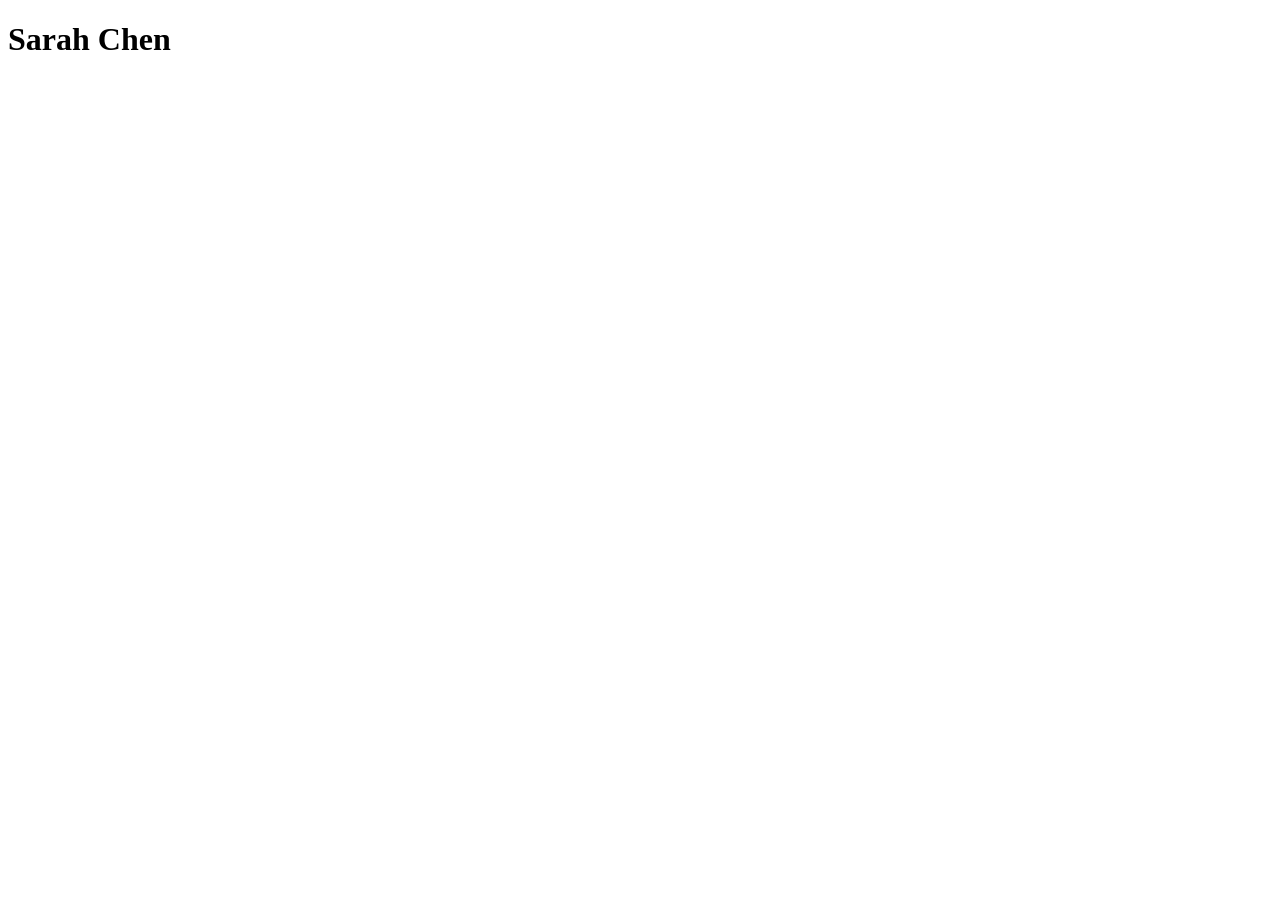
==== index.html @ 5de73322 "confirmar index" ====
<!DOCTYPE html>
<html lang="en">
<head>
    <meta charset="UTF-8">
    <meta name="viewport" content="width=device-width, initial-scale=1.0">
    <title>Document</title>
</head>
<body>

</body>
</html>
  <header>

        <!-- Título principal de la página -->
        <h1>Sarah Chen</h1>
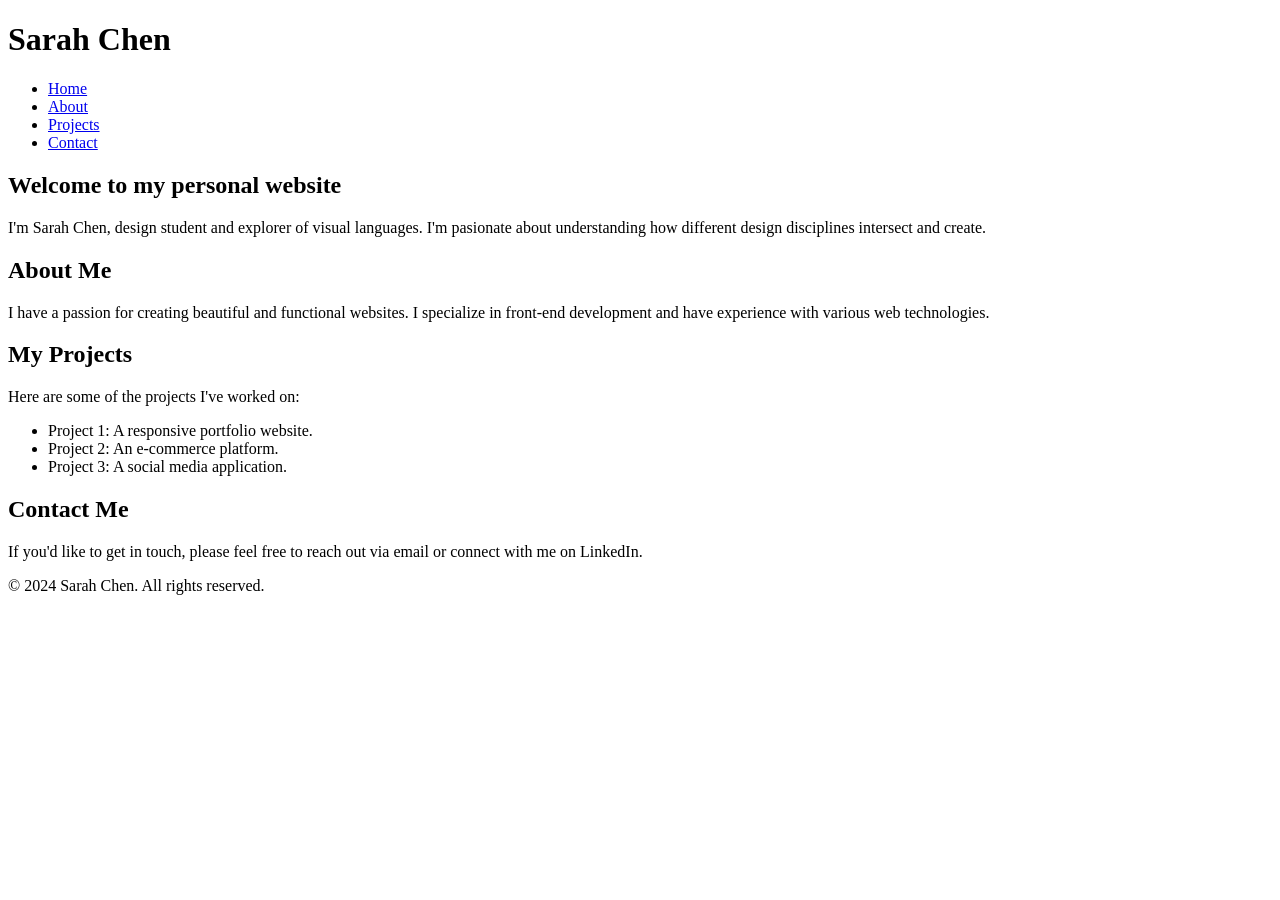
==== commit f5336a44: "guardar proyecto" ====
--- a/index.html
+++ b/index.html
@@ -1,8 +1,6 @@
 <!DOCTYPE html>
 <html lang="en">
 <head>
-    <meta charset="UTF-8">
-    <meta name="viewport" content="width=device-width, initial-scale=1.0">
     <title>Document</title>
 </head>
 <body>
@@ -13,3 +11,46 @@
 
         <!-- Título principal de la página -->
         <h1>Sarah Chen</h1>
+<nav>
+            <ul>
+                <li><a href="index.html">Home</a></li>
+                <li><a href="about.html">About</a></li>
+                <li><a href="projects.html">Projects</a></li>
+                <li><a href="contact.html">Contact</a></li>
+            </ul>
+        </nav>
+    </header>
+
+    <main>
+        <!-- Contenido principal de la página -->
+        <section id="home">
+            <h2>Welcome to my personal website </h2>
+            <p>I'm Sarah Chen, design student and explorer of visual languages. I'm pasionate about understanding how different design
+                disciplines intersect and create.</p>
+        </section>
+
+        <section id="about">
+            <h2>About Me</h2>
+            <p>I have a passion for creating beautiful and functional websites. I specialize in front-end development and have experience with various web technologies.</p>
+        </section>
+
+        <section id="projects">
+            <h2>My Projects</h2>
+            <p>Here are some of the projects I've worked on:</p>
+            <ul>
+                <li>Project 1: A responsive portfolio website.</li>
+                <li>Project 2: An e-commerce platform.</li>
+                <li>Project 3: A social media application.</li>
+            </ul>
+        </section>
+
+        <section id="contact">
+            <h2>Contact Me</h2>
+            <p>If you'd like to get in touch, please feel free to reach out via email or connect with me on LinkedIn.</p>
+        </section>
+    </main>
+
+    <footer>
+        <!-- Pie de página -->
+        <p>&copy; 2024 Sarah Chen. All rights reserved.</p>
+    </footer>
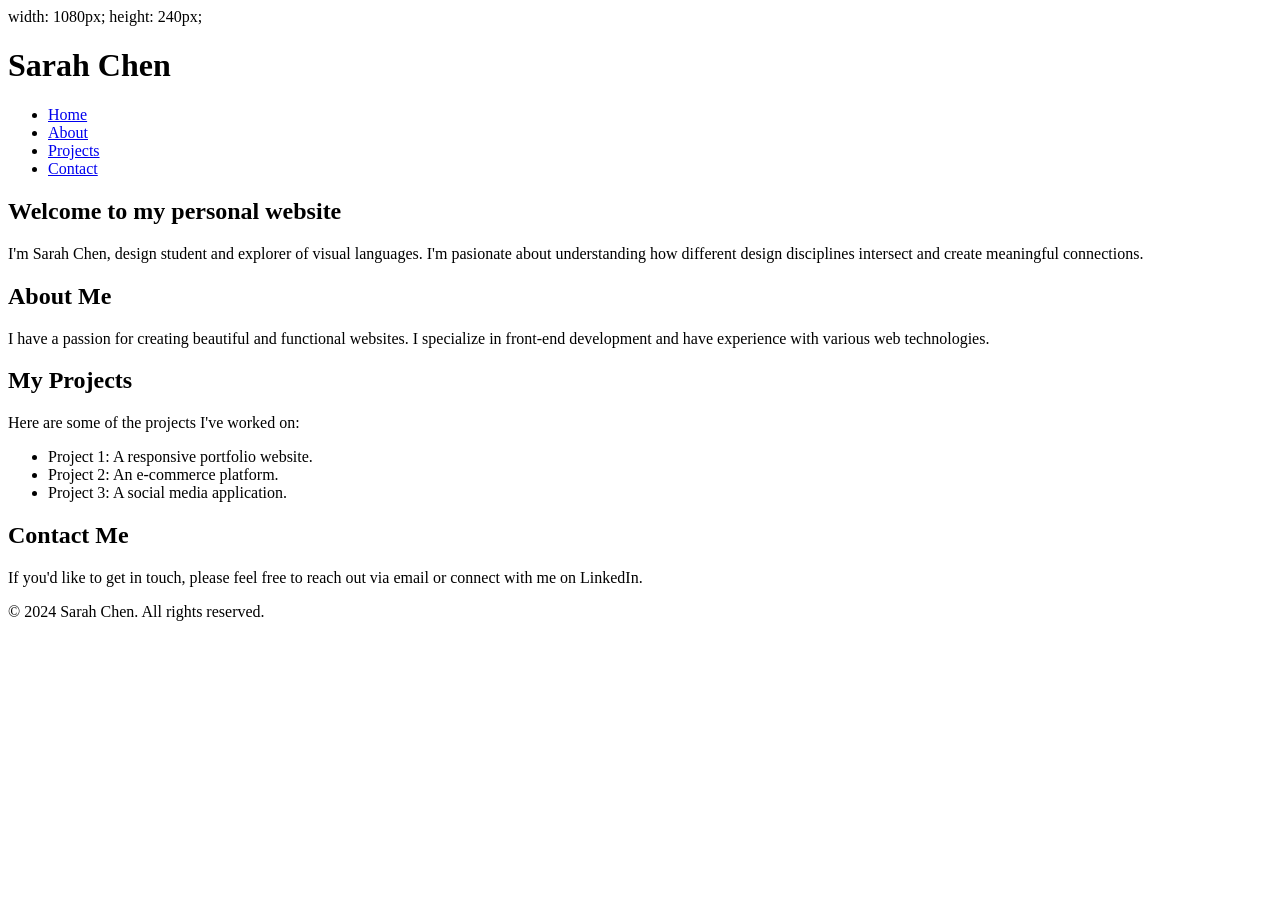
==== commit f21cf24b: "confirmar cambios assets" ====
--- a/index.html
+++ b/index.html
@@ -8,6 +8,27 @@
 </body>
 </html>
   <header>
+    <style>
+    
+    img{
+flex-direction: row;
+justify-content: space-between;
+align-items: center;
+padding: 30px 50px 100px;
+gap: 462px;
+
+position: absolute;
+height: 179.79px;
+left: 0px;
+right: 0px;
+top: 0px;
+    }
+ ;
+
+
+
+</style> width: 1080px;
+height: 240px;
 
         <!-- Título principal de la página -->
         <h1>Sarah Chen</h1>
@@ -20,13 +41,16 @@
             </ul>
         </nav>
     </header>
+    
+
 
     <main>
+        
         <!-- Contenido principal de la página -->
         <section id="home">
             <h2>Welcome to my personal website </h2>
             <p>I'm Sarah Chen, design student and explorer of visual languages. I'm pasionate about understanding how different design
-                disciplines intersect and create.</p>
+                disciplines intersect and create meaningful connections.</p>
         </section>
 
         <section id="about">
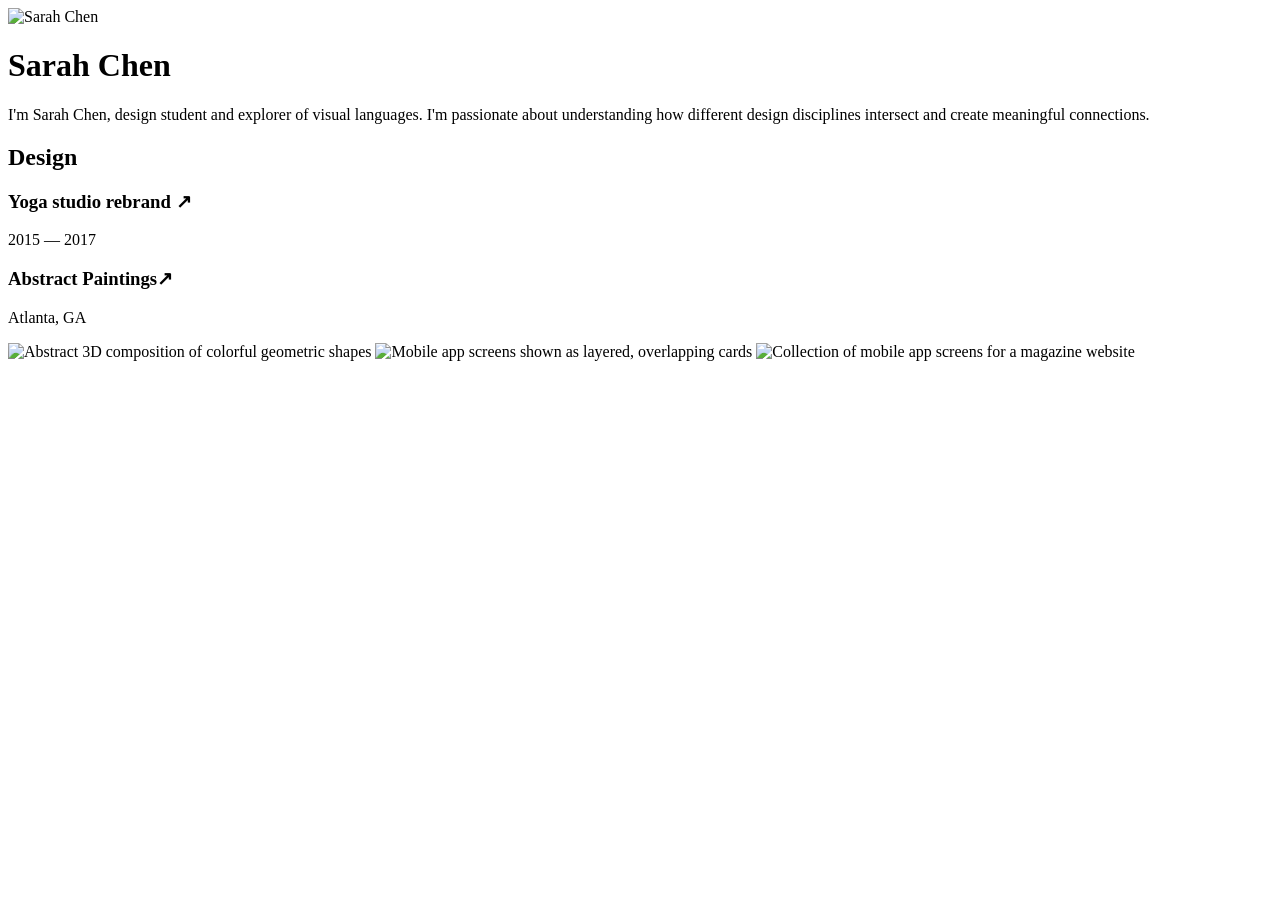
==== commit 81dbb7c3: "voy cambiando la estructura html en primer termino" ====
--- a/index.html
+++ b/index.html
@@ -1,80 +1,48 @@
 <!DOCTYPE html>
 <html lang="en">
 <head>
-    <title>Document</title>
+    <title>web minimalista</title>
 </head>
+
 <body>
+   <header
+            <div class="profile">
+                <img class="profile__image" alt="Sarah Chen" src="./assets/images/image-profile.png" width="92"
+                    height="93">
+                <div class="profile__data">
+                    <h1 class="profile__name">Sarah Chen</h1>
+                    <p class="profile__subtitle">I'm Sarah Chen, design student and explorer of visual languages.
+                    I'm passionate about understanding how different design disciplines intersect and create meaningful connections.</p>
+
+                    <main>
+                
+            </section>
+            <section class="section">
+                <h2 class="section__title">Design</h2>
+                <article class="work-experience">
+                    
+                        <h3 class="work-experience__title">Yoga studio rebrand <span
+                                aria-hidden="true">↗</span></h3>
+                    </div>
+                </article>
+                <article class="work-experience">
+                    <div class="work-experience__date"><time datetime="2015">2015</time> — <time
+                            datetime="2017">2017</time></div>
+                    <div>
+                        <h3 class="work-experience__title">Abstract Paintings<span
+                                aria-hidden="true">↗</span></h3>
+                        <p class="work-experience__location">Atlanta, GA</p>
+                        <div class="images-experience">
+                            <img src="./assets/images/design.png"
+                                alt="Abstract 3D composition of colorful geometric shapes" width="150" height="90">
+                            <img src="./assets/images/design-photo.png"
+                                alt="Mobile app screens shown as layered, overlapping cards" width="150" height="90">
+                            <img src="./assets/images/design-screen.png"
+                                alt="Collection of mobile app screens for a magazine website" width="150" height="90">
+                        </div>
+                </div>
+            </div>
+        </header> 
 
 </body>
-</html>
-  <header>
-    <style>
-    
-    img{
-flex-direction: row;
-justify-content: space-between;
-align-items: center;
-padding: 30px 50px 100px;
-gap: 462px;
-
-position: absolute;
-height: 179.79px;
-left: 0px;
-right: 0px;
-top: 0px;
-    }
- ;
-
-
-
-</style> width: 1080px;
-height: 240px;
-
-        <!-- Título principal de la página -->
-        <h1>Sarah Chen</h1>
-<nav>
-            <ul>
-                <li><a href="index.html">Home</a></li>
-                <li><a href="about.html">About</a></li>
-                <li><a href="projects.html">Projects</a></li>
-                <li><a href="contact.html">Contact</a></li>
-            </ul>
-        </nav>
-    </header>
-    
-
-
-    <main>
-        
-        <!-- Contenido principal de la página -->
-        <section id="home">
-            <h2>Welcome to my personal website </h2>
-            <p>I'm Sarah Chen, design student and explorer of visual languages. I'm pasionate about understanding how different design
-                disciplines intersect and create meaningful connections.</p>
-        </section>
-
-        <section id="about">
-            <h2>About Me</h2>
-            <p>I have a passion for creating beautiful and functional websites. I specialize in front-end development and have experience with various web technologies.</p>
-        </section>
-
-        <section id="projects">
-            <h2>My Projects</h2>
-            <p>Here are some of the projects I've worked on:</p>
-            <ul>
-                <li>Project 1: A responsive portfolio website.</li>
-                <li>Project 2: An e-commerce platform.</li>
-                <li>Project 3: A social media application.</li>
-            </ul>
-        </section>
-
-        <section id="contact">
-            <h2>Contact Me</h2>
-            <p>If you'd like to get in touch, please feel free to reach out via email or connect with me on LinkedIn.</p>
-        </section>
-    </main>
-
-    <footer>
-        <!-- Pie de página -->
-        <p>&copy; 2024 Sarah Chen. All rights reserved.</p>
-    </footer>
+</html>
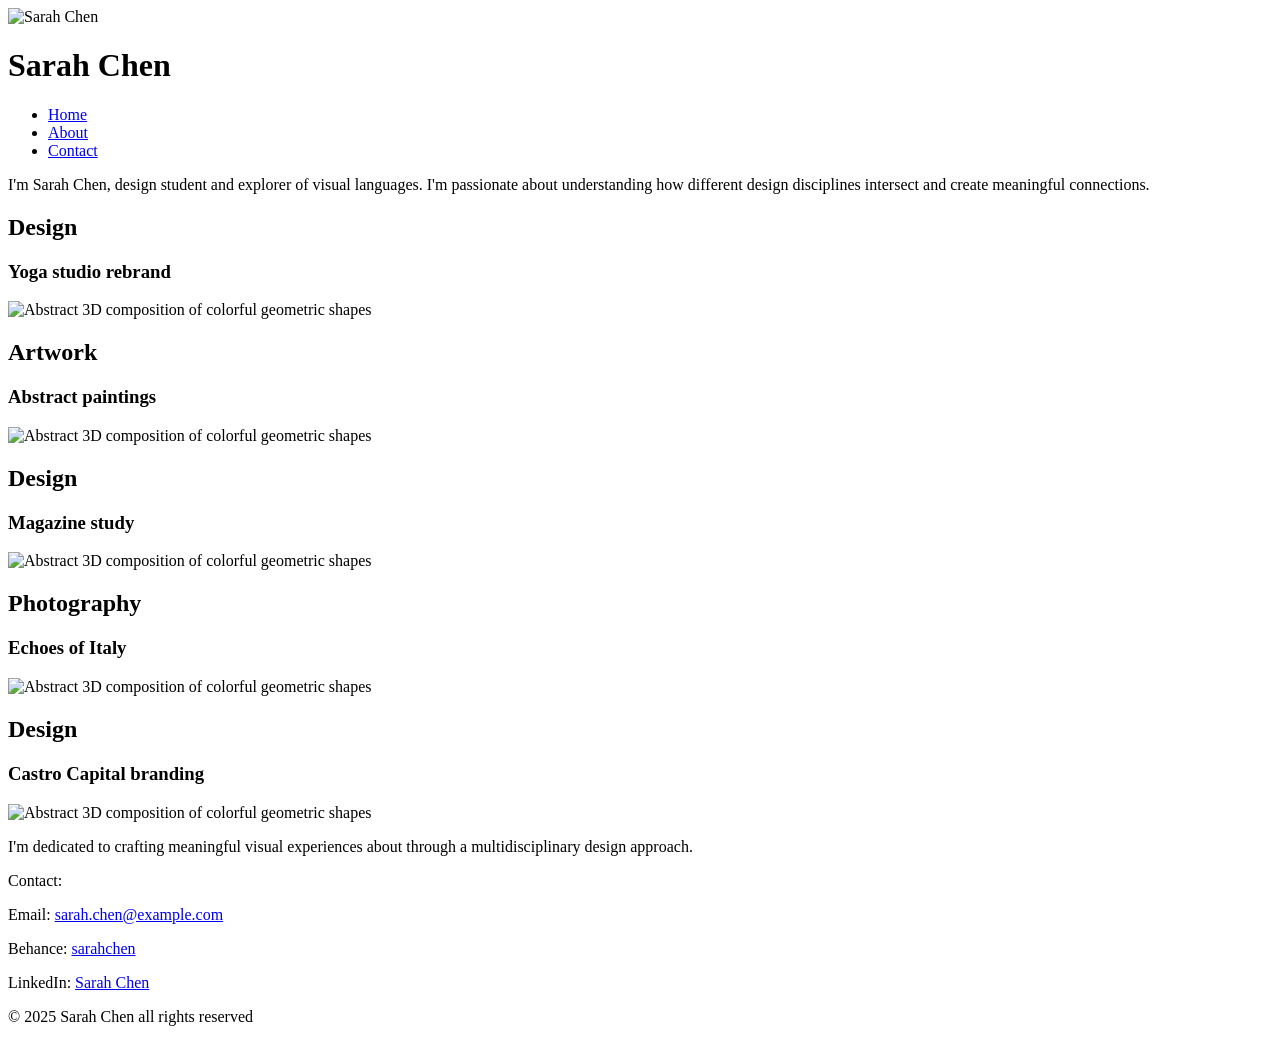
==== commit 8d39a166: "hechas todas las estructuras html" ====
--- a/index.html
+++ b/index.html
@@ -1,48 +1,98 @@
 <!DOCTYPE html>
 <html lang="en">
+
 <head>
     <title>web minimalista</title>
 </head>
 
 <body>
-   <header
-            <div class="profile">
-                <img class="profile__image" alt="Sarah Chen" src="./assets/images/image-profile.png" width="92"
-                    height="93">
-                <div class="profile__data">
-                    <h1 class="profile__name">Sarah Chen</h1>
-                    <p class="profile__subtitle">I'm Sarah Chen, design student and explorer of visual languages.
-                    I'm passionate about understanding how different design disciplines intersect and create meaningful connections.</p>
+    <header>
+        <img class="profile__image" alt="Sarah Chen" src="./assets/images/image-profile.png" width="92" height="93">
+        <h1 class="profile__name">Sarah Chen</h1>
 
-                    <main>
-                
-            </section>
-            <section class="section">
-                <h2 class="section__title">Design</h2>
-                <article class="work-experience">
-                    
-                        <h3 class="work-experience__title">Yoga studio rebrand <span
-                                aria-hidden="true">↗</span></h3>
-                    </div>
-                </article>
-                <article class="work-experience">
-                    <div class="work-experience__date"><time datetime="2015">2015</time> — <time
-                            datetime="2017">2017</time></div>
-                    <div>
-                        <h3 class="work-experience__title">Abstract Paintings<span
-                                aria-hidden="true">↗</span></h3>
-                        <p class="work-experience__location">Atlanta, GA</p>
-                        <div class="images-experience">
-                            <img src="./assets/images/design.png"
-                                alt="Abstract 3D composition of colorful geometric shapes" width="150" height="90">
-                            <img src="./assets/images/design-photo.png"
-                                alt="Mobile app screens shown as layered, overlapping cards" width="150" height="90">
-                            <img src="./assets/images/design-screen.png"
-                                alt="Collection of mobile app screens for a magazine website" width="150" height="90">
-                        </div>
-                </div>
-            </div>
-        </header> 
+        <nav>
+            <ul>
+                <li><a href="#about">Home</a></li>
+                <li><a href="#work">About</a></li>
+                <li><a href="#contact">Contact</a></li>
+            </ul>
+        </nav>
+    </header>
+
+
+    <section class="section">
+
+        <p class="profile__subtitle">I'm Sarah Chen, design student and explorer of visual languages.
+            I'm passionate about understanding how different design disciplines intersect and create meaningful
+            connections.</p>
+
+        <main>
+
+    </section>
+
+    <section class="section">
+        <h2 class="section__title">Design</h2>
+        <h3 class="work-experience__title">Yoga studio rebrand </h3>
+
+        <div class="images-experience">
+            <img src="./assets/images/design.png" alt="Abstract 3D composition of colorful geometric shapes" width="150"
+                height="90">
+        </div>
+    </section>
+
+    <section class="section">
+        <h2 class="section__title">Artwork</h2>
+        <h3 class="work-experience__title">Abstract paintings </h3>
+
+        <div class="images-experience">
+            <img src="./assets/images/design.png" alt="Abstract 3D composition of colorful geometric shapes" width="150"
+                height="90">
+        </div>
+    </section>
+    <section class="section">
+        <h2 class="section__title">Design</h2>
+        <h3 class="work-experience__title">Magazine study </h3>
+
+        <div class="images-experience">
+            <img src="./assets/images/design.png" alt="Abstract 3D composition of colorful geometric shapes" width="150"
+                height="90">
+        </div>
+    </section>
+    </section>
+    <section class="section">
+        <h2 class="section__title">Photography</h2>
+        <h3 class="work-experience__title">Echoes of Italy </h3>
+
+        <div class="images-experience">
+            <img src="./assets/images/design.png" alt="Abstract 3D composition of colorful geometric shapes" width="150"
+                height="90">
+        </div>
+    </section>
+
+    </section>
+    <section class="section">
+        <h2 class="section__title">Design</h2>
+        <h3 class="work-experience__title">Castro Capital branding </h3>
+
+        <div class="images-experience">
+            <img src="./assets/images/design.png" alt="Abstract 3D composition of colorful geometric shapes" width="150"
+                height="90">
+        </div>
+    </section>
+    <section class="section">
+
+        <p>I'm dedicated to crafting meaningful visual experiences about through a multidisciplinary design approach.</p>
+        
+<footer>
+    <p>Contact:</p>
+        <p>Email: <a href="mailto:sarah.chen@example.com">sarah.chen@example.com</a></p>
+        <p>Behance: <a href="https://www.behance.net/sarahchen" target="_blank">sarahchen</a></p>
+        
+        <p>LinkedIn: <a href="https://www.linkedin.com/in/sarahchen" target="_blank">Sarah Chen</a></p>
+        <p>© 2025 Sarah Chen all rights reserved</p>
+    </footer>
 
 </body>
-</html>+
+</html>
+
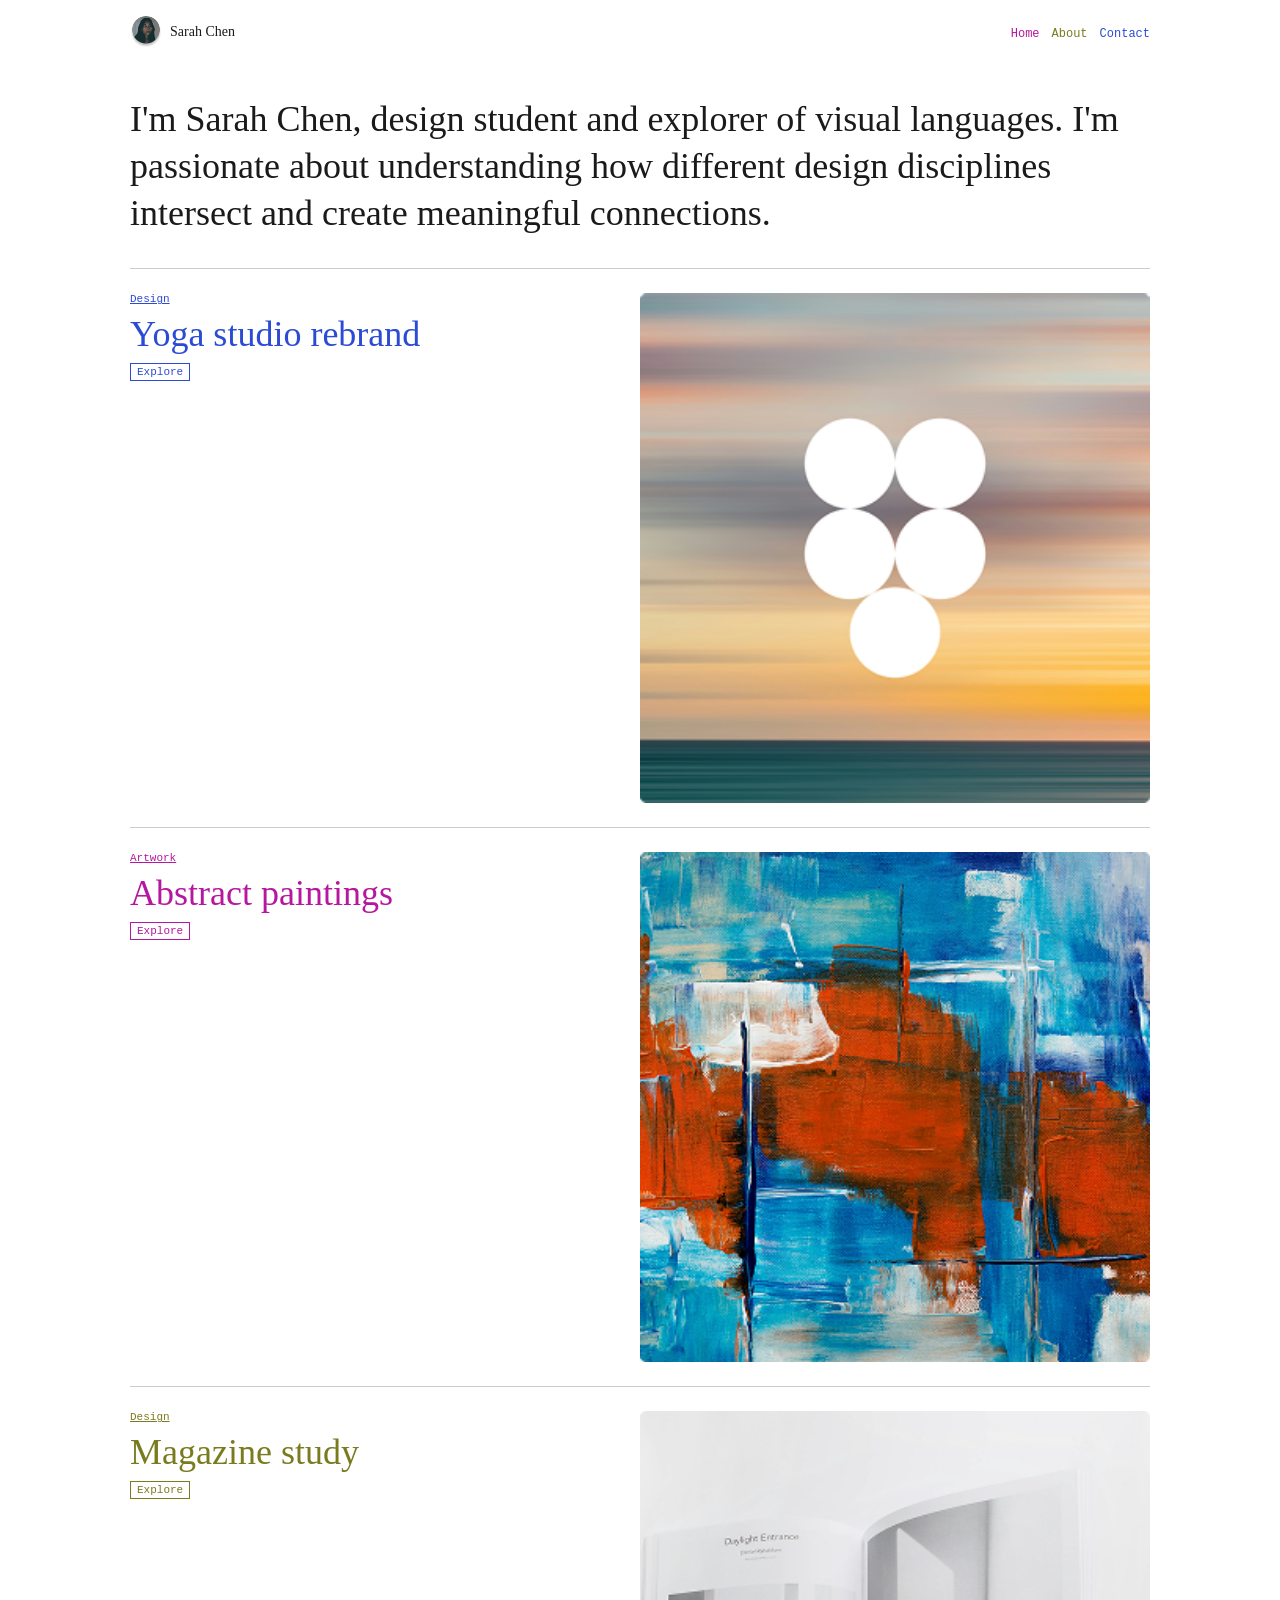
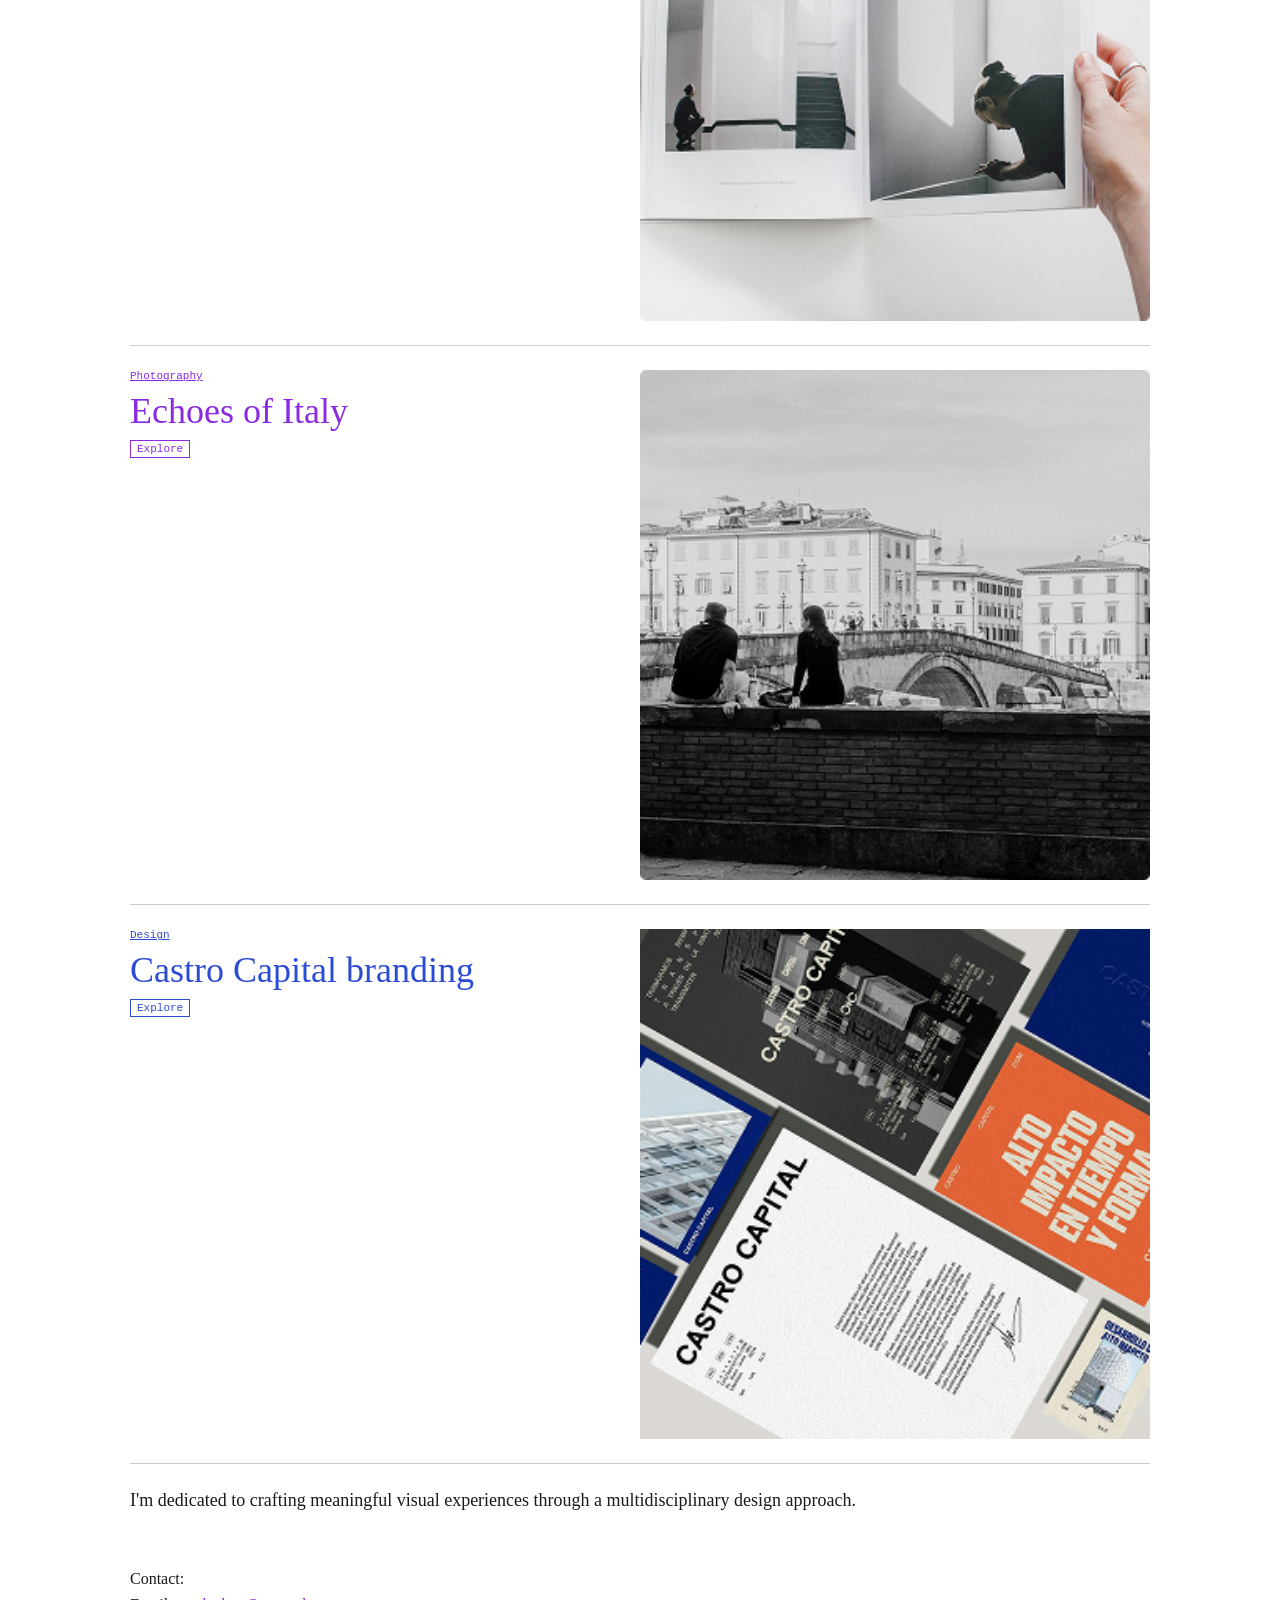
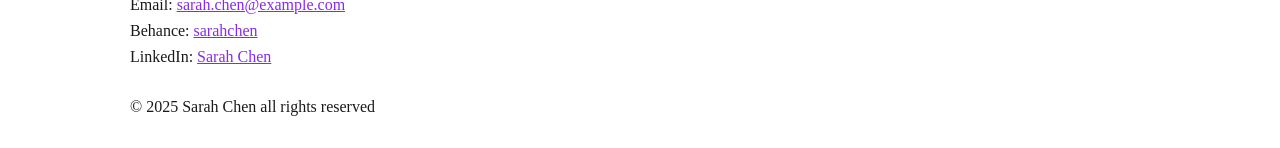
==== commit 8a5f99e5: "una vez hechas las estructuras html y css he ido sumando las imagenes de la carpeta a la web" ====
--- a/index.html
+++ b/index.html
@@ -2,97 +2,101 @@
 <html lang="en">
 
 <head>
+    <meta charset="UTF-8">
+    <meta name="viewport" content="width=device-width, initial-scale=1.0">
     <title>web minimalista</title>
+    <link rel="stylesheet" href="./styles.css">
 </head>
 
 <body>
-    <header>
-        <img class="profile__image" alt="Sarah Chen" src="./assets/images/image-profile.png" width="92" height="93">
-        <h1 class="profile__name">Sarah Chen</h1>
+    <header class="header">
+        <div class="profile">
+            <img class="profile__image" alt="Sarah Chen" src="./assets/foto-perfil.png" width="92" height="93">
+            <h1 class="profile__name">Sarah Chen</h1>
+        </div>
 
-        <nav>
-            <ul>
-                <li><a href="#about">Home</a></li>
-                <li><a href="#work">About</a></li>
-                <li><a href="#contact">Contact</a></li>
+        <nav class="nav">
+            <ul class="nav__list">
+                <li><a class="nav__link nav__link--pink" href="#about">Home</a></li>
+                <li><a class="nav__link nav__link--olive" href="#work">About</a></li>
+                <li><a class="nav__link nav__link--blue" href="#contact">Contact</a></li>
             </ul>
         </nav>
     </header>
 
+    <main>
+        <section class="section section--intro">
+            <p class="profile__subtitle">I'm Sarah Chen, design student and explorer of visual languages.
+                I'm passionate about understanding how different design disciplines intersect and create meaningful
+                connections.</p>
+        </section>
 
-    <section class="section">
+        <section class="section section--blue">
+            <div class="work-experience__info">
+                <h2 class="section__title">Design</h2>
+                <h3 class="work-experience__title">Yoga studio rebrand</h3>
+                <a class="work-experience__button" href="#">Explore</a>
+            </div>
+            <div class="images-experience">
+                <img src="./assets/yoga.png" alt="mosaico de formas geométricas coloridas" width="150" height="90">
+        </section>
 
-        <p class="profile__subtitle">I'm Sarah Chen, design student and explorer of visual languages.
-            I'm passionate about understanding how different design disciplines intersect and create meaningful
-            connections.</p>
+        <section class="section section--pink">
+            <div class="work-experience__info">
+                <h2 class="section__title">Artwork</h2>
+                <h3 class="work-experience__title">Abstract paintings</h3>
+                <a class="work-experience__button" href="#">Explore</a>
+            </div>
+            <div class="images-experience">
+                <img src="./assets/abstract.png" alt="Abstract 3D composition of colorful geometric shapes" width="150" height="90">
+            </div>
+        </section>
 
-        <main>
+        <section class="section section--olive">
+            <div class="work-experience__info">
+                <h2 class="section__title">Design</h2>
+                <h3 class="work-experience__title">Magazine study</h3>
+                <a class="work-experience__button" href="#">Explore</a>
+            </div>
+            <div class="images-experience">
+                <img src="./assets/magazine.png" alt="Abstract 3D composition of colorful geometric shapes" width="150" height="90">
+            </div>
+        </section>
 
-    </section>
+        <section class="section section--purple">
+            <div class="work-experience__info">
+                <h2 class="section__title">Photography</h2>
+                <h3 class="work-experience__title">Echoes of Italy</h3>
+                <a class="work-experience__button" href="#">Explore</a>
+            </div>
+            <div class="images-experience">
+                <img src="./assets/echoes.png" alt="Abstract 3D composition of colorful geometric shapes" width="150" height="90">
+            </div>
+        </section>
 
-    <section class="section">
-        <h2 class="section__title">Design</h2>
-        <h3 class="work-experience__title">Yoga studio rebrand </h3>
+        <section class="section section--blue">
+            <div class="work-experience__info">
+                <h2 class="section__title">Design</h2>
+                <h3 class="work-experience__title">Castro Capital branding</h3>
+                <a class="work-experience__button" href="#">Explore</a>
+            </div>
+            <div class="images-experience">
+                <img src="./assets/capital.png" alt="Abstract 3D composition of colorful geometric shapes" width="150" height="90">
+            </div>
+        </section>
 
-        <div class="images-experience">
-            <img src="./assets/images/design.png" alt="Abstract 3D composition of colorful geometric shapes" width="150"
-                height="90">
-        </div>
-    </section>
+        <section class="section section--outro">
+            <p>I'm dedicated to crafting meaningful visual experiences through a multidisciplinary design approach.</p>
+        </section>
+    </main>
 
-    <section class="section">
-        <h2 class="section__title">Artwork</h2>
-        <h3 class="work-experience__title">Abstract paintings </h3>
-
-        <div class="images-experience">
-            <img src="./assets/images/design.png" alt="Abstract 3D composition of colorful geometric shapes" width="150"
-                height="90">
-        </div>
-    </section>
-    <section class="section">
-        <h2 class="section__title">Design</h2>
-        <h3 class="work-experience__title">Magazine study </h3>
-
-        <div class="images-experience">
-            <img src="./assets/images/design.png" alt="Abstract 3D composition of colorful geometric shapes" width="150"
-                height="90">
-        </div>
-    </section>
-    </section>
-    <section class="section">
-        <h2 class="section__title">Photography</h2>
-        <h3 class="work-experience__title">Echoes of Italy </h3>
-
-        <div class="images-experience">
-            <img src="./assets/images/design.png" alt="Abstract 3D composition of colorful geometric shapes" width="150"
-                height="90">
-        </div>
-    </section>
-
-    </section>
-    <section class="section">
-        <h2 class="section__title">Design</h2>
-        <h3 class="work-experience__title">Castro Capital branding </h3>
-
-        <div class="images-experience">
-            <img src="./assets/images/design.png" alt="Abstract 3D composition of colorful geometric shapes" width="150"
-                height="90">
-        </div>
-    </section>
-    <section class="section">
-
-        <p>I'm dedicated to crafting meaningful visual experiences about through a multidisciplinary design approach.</p>
-        
-<footer>
-    <p>Contact:</p>
-        <p>Email: <a href="mailto:sarah.chen@example.com">sarah.chen@example.com</a></p>
-        <p>Behance: <a href="https://www.behance.net/sarahchen" target="_blank">sarahchen</a></p>
-        
-        <p>LinkedIn: <a href="https://www.linkedin.com/in/sarahchen" target="_blank">Sarah Chen</a></p>
-        <p>© 2025 Sarah Chen all rights reserved</p>
+    <footer class="footer" id="contact">
+        <p class="footer__title">Contact:</p>
+        <p class="footer__item">Email: <a class="footer__link" href="mailto:sarah.chen@example.com">sarah.chen@example.com</a></p>
+        <p class="footer__item">Behance: <a class="footer__link" href="https://www.behance.net/sarahchen" target="_blank">sarahchen</a></p>
+        <p class="footer__item">LinkedIn: <a class="footer__link" href="https://www.linkedin.com/in/sarahchen" target="_blank">Sarah Chen</a></p>
+        <p class="footer__copy">© 2025 Sarah Chen all rights reserved</p>
     </footer>
-
 </body>
 
 </html>
-
--- a/styles.css
+++ b/styles.css
@@ -0,0 +1,199 @@
+/* ===== RESET ===== */
+* {
+    box-sizing: border-box;
+    margin: 0;
+    padding: 0;
+}
+
+body {
+    font-family: Georgia, "Times New Roman", serif;
+    color: #1a1a1a;
+    background-color: #ffffff;
+}
+
+img {
+    display: block;
+    max-width: 100%;
+}
+
+/* ===== HEADER (móvil) ===== */
+.header {
+    display: flex;
+    justify-content: space-between;
+    align-items: center;
+    padding: 16px 20px;
+}
+
+.profile {
+    display: flex;
+    align-items: center;
+    gap: 8px;
+}
+
+.profile__image {
+    width: 32px;
+    height: 32px;
+    border-radius: 50%;
+    object-fit: cover;
+}
+
+.profile__name {
+    font-size: 14px;
+    font-weight: 400;
+}
+
+/* ===== NAV ===== */
+.nav__list {
+    display: flex;
+    gap: 12px;
+    list-style: none;
+}
+
+.nav__link {
+    font-family: "Courier New", monospace;
+    font-size: 12px;
+    text-decoration: none;
+}
+
+.nav__link--pink  { color: #b5179e; }
+.nav__link--olive { color: #7a7a1e; }
+.nav__link--blue  { color: #2c4bd4; }
+
+/* ===== MAIN ===== */
+main {
+    padding: 0 20px;
+}
+
+/* ===== SECTION (móvil: todo en columna) ===== */
+.section {
+    display: flex;
+    flex-direction: column;
+    gap: 16px;
+    padding: 24px 0;
+    border-bottom: 1px solid #cccccc;
+}
+
+.section--intro {
+    padding: 32px 0;
+}
+
+.profile__subtitle {
+    font-size: 22px;
+    line-height: 1.3;
+}
+
+.section--outro {
+    border-bottom: none;
+    font-size: 18px;
+    line-height: 1.4;
+}
+
+/* Colores de cada proyecto: el texto de dentro los hereda */
+.section--blue   { color: #2c4bd4; }
+.section--pink   { color: #b5179e; }
+.section--olive  { color: #7a7a1e; }
+.section--purple { color: #8a2be2; }
+
+/* ===== TEXTO DEL PROYECTO ===== */
+.work-experience__info {
+    display: flex;
+    flex-direction: column;
+    align-items: flex-start; /* el botón no se estira */
+    gap: 8px;
+}
+
+.section__title {
+    font-family: "Courier New", monospace;
+    font-size: 11px;
+    font-weight: 400;
+    text-decoration: underline;
+}
+
+.work-experience__title {
+    font-size: 24px;
+    font-weight: 400;
+}
+
+.work-experience__button {
+    font-family: "Courier New", monospace;
+    font-size: 11px;
+    color: inherit;
+    text-decoration: none;
+    border: 1px solid currentColor;
+    padding: 2px 6px;
+}
+
+/* ===== IMAGEN DEL PROYECTO ===== */
+.images-experience img {
+    width: 100%;          /* ignora el width="150" del HTML */
+    height: auto;         /* ignora el height="90" del HTML */
+    aspect-ratio: 1 / 1;  /* cuadrada */
+    object-fit: cover;    /* recorta sin deformar */
+}
+
+/* ===== FOOTER ===== */
+.footer {
+    display: flex;
+    flex-direction: column;
+    gap: 8px;
+    padding: 32px 20px;
+    font-size: 16px;
+}
+
+.footer__link {
+    color: #8a2be2;
+}
+
+.footer__copy {
+    margin-top: 24px;
+}
+
+/* ===== TABLET (desde 600px) ===== */
+@media (min-width: 600px) {
+    .header,
+    .footer {
+        padding-left: 40px;
+        padding-right: 40px;
+    }
+
+    main {
+        padding: 0 40px;
+    }
+
+    .profile__subtitle {
+        font-size: 28px;
+    }
+
+    /* Proyectos: texto | imagen en fila */
+    .section {
+        flex-direction: row;
+        justify-content: space-between;
+        align-items: flex-start;
+    }
+
+    .work-experience__info {
+        flex: 1;
+    }
+
+    .images-experience {
+        width: 50%;
+    }
+}
+
+/* ===== ESCRITORIO (desde 1024px) ===== */
+@media (min-width: 1024px) {
+    .header,
+    main,
+    .footer {
+        max-width: 1100px;
+        margin: 0 auto;
+    }
+
+    .profile__subtitle {
+        font-size: 36px;
+    }
+
+    .work-experience__title {
+        font-size: 36px;
+    }
+}
